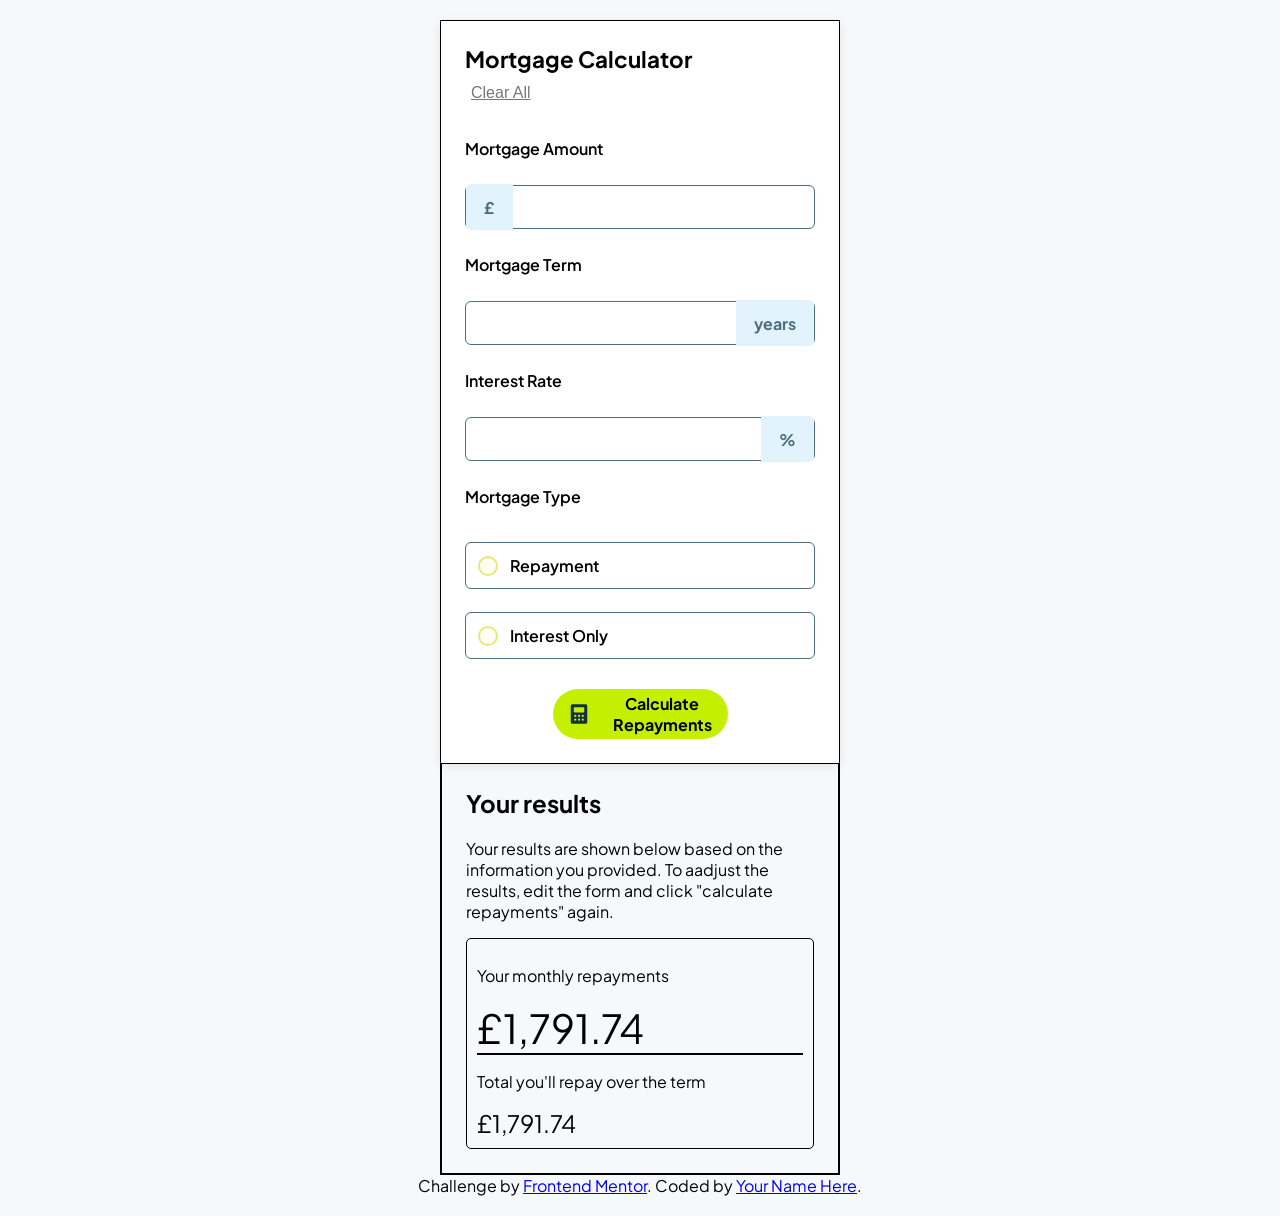
==== index.html @ 225307e3 "Rename mortgage.html to index.html" ====
<!DOCTYPE html>
<html lang="en">

<head>
  <meta charset="UTF-8" />
  <meta name="viewport" content="width=device-width, initial-scale=1.0" />
  <link rel="icon" type="image/png" sizes="32x32" href="./assets/images/favicon-32x32.png" />
  <link rel="stylesheet" href="mortgage.css" />
  <link rel="preconnect" href="https://fonts.googleapis.com">
  <link rel="preconnect" href="https://fonts.gstatic.com" crossorigin>
  <link href="https://fonts.googleapis.com/css2?family=Plus+Jakarta+Sans:wght@400;600;700&display=swap"
    rel="stylesheet">
  <title>Mortgage Repayment Calculator</title>
</head>

<body>
  <main>
<div class="whole">
  <!-- FIRST SECTION -->
    <section class="calculator">
      <header class="header">
        <h2>Mortgage Calculator</h2>
        <button id="reset" type="reset">Clear All</button>
      </header>

      <form id="mortgage-form">
        <!-- Mortgage Amount -->
        <label for="amount">Mortgage Amount</label>
        <div class="input-group">
          <span class="symbol">£</span>
          <input id="amount" required />
        </div>

        <!-- Mortgage Term -->
        <label for="years">Mortgage Term</label>
        <div class="input-group">
          <input id="years" required />
          <span class="symbol right">years</span>
        </div>

        <!-- Interest Rate -->
        <label for="rate">Interest Rate</label>
        <div class="input-group">
          <input step="0.01" id="rate" required />
          <span class="symbol right">%</span>
        </div>

        <!-- Mortgage Type -->
        <!-- Mortgage Type -->
        <label>Mortgage Type</label>
        <div class="radio-group">
          <label class="radio-option">
            <input type="radio" name="type" value="repayment" required />
            <span class="custom-radio"></span>
            Repayment
          </label>

          <label class="radio-option">
            <input type="radio" name="type" value="interest-only" />
            <span class="custom-radio"></span>
            Interest Only
          </label>
        </div>


        <button type="submit" class="submit-btn">
          <img src="./assets/images/icon-calculator.svg">
          <p>Calculate Repayments</p>
        </button>
      </form>
    </section>


    <!-- SECOND SECTION -->
    <section class="results" id="results">

      <h2>Your results</h2>
      <p>Your results are shown below based on the information you provided. To aadjust the results, edit the form and click "calculate repayments" again.</p>
      <div class="output" id="output">
        <div class="monthly-repayments">
          <p>Your monthly repayments</p>
          <span id="monthly repayments">£1,791.74</span>
        </div>
        <div class="line">

        </div>
         <div class="total-repayments">
          <p>Total you'll repay over the term</p>
          <span id="total repayments">£1,791.74</span>
        </div>
      </div>
    </section>
</div>
  
  </main>


  <div class="attribution">
    Challenge by <a href="https://www.frontendmentor.io?ref=challenge">Frontend Mentor</a>.
    Coded by <a href="#">Your Name Here</a>.
  </div>

  <script src="mortgage.js"></script>
</body>

</html>
---- mortgage.css ----
html {
    box-sizing: border-box;
    font-family: "Plus Jakarta Sans", sans-serif;
}

*,
*::before,
*::after {
    box-sizing: inherit;
}

body {
    margin: 0;
    background-color: #f7f8fa;
    padding: 20px;
    display: flex;
    flex-direction: column;
    justify-content: center;
    align-items: center;
}

.whole {
    display: flex;
    width: 100%;
    max-width: 400px;
    flex-direction: column;
    justify-content: center;
    align-items: center;
    gap: 0;
    border: 1px solid black;
}

.calculator {
    width: 100%;
    margin: 0 auto;
    background: #fff;
    padding: 24px;
    box-shadow: 0 2px 10px rgba(0, 0, 0, 0.1);
}

.results {
    width: 100%;
    border: 1px solid black;
    padding: 24px;
}

.results h2 {
    margin-top: 0px;
}

.header {
    display: flex;
    flex-direction: column;
    align-items: start;
    margin-bottom: 20px;
    gap: 10px;
}

.header h2 {
    font-size: 1.4rem;
    margin: 0;
}

#reset {
    background: none;
    border: none;
    color: #777;
    cursor: pointer;
    font-size: 1rem;
    text-decoration: underline;
}

label {
    display: block;
    font-weight: 600;
    margin-top: 15px;
}

.input-group input {
    margin-top: 10px;
}

.input-group {
    position: relative;
    display: flex;
    align-items: center;
    margin-top: 6px;
}

.input-group input {
    width: 100%;
    padding: 12px 45px;
    border: 1px solid hsl(200, 24%, 40%);
    border-radius: 6px;
    font-size: 16px;
    outline: none;
}

.input-group input:focus {
    border-color: #5a8dee;
}

.symbol {
    position: absolute;
    color: hsl(200, 24%, 40%);
    font-weight: 700;
    background-color: hsl(202, 86%, 94%);
    padding: 12.5px 18px;
    margin-top: 10px;
    left: 1px;
    border-radius: 5px 0px 0px 5px;
}

.symbol.right {
    right: 1px;
    left: auto;
    margin-top: 10px;
    border-radius: 0px 5px 5px 0px;
    color: hsl(200, 24%, 40%);
}

/* ===== Custom Radio Buttons ===== */
.radio-group {
    display: flex;
    flex-direction: column;
    gap: 8px;
    margin-top: 10px;
}

/* Each label acts as a clickable box */
.radio-option {
    display: flex;
    align-items: center;
    gap: 12px;
    padding: 12px;
    border: 1px solid hsl(200, 24%, 40%);
    border-radius: 6px;
    cursor: pointer;
    transition: all 0.2s ease;
    background-color: white;
}

/* Hover effect */
.radio-option:hover {
    border-color: hsl(61, 70%, 52%);
    background-color: hsl(61, 70%, 96%);
}

/* Hide default radio */
.radio-option input[type="radio"] {
    display: none;
}

/* Create custom circular radio (outer ring) */
.custom-radio {
    width: 20px;
    height: 20px;
    border: 2px solid hsl(61, 70%, 70%);
    /* light yellow border ring */
    border-radius: 50%;
    background-color: hsl(60, 80%, 97%);
    /* faint cream background */
    position: relative;
    flex-shrink: 0;
    transition: all 0.2s ease;
}

/* Inner circle when selected */
.radio-option input[type="radio"]:checked+.custom-radio::after {
    content: "";
    width: 10px;
    height: 10px;
    background-color: hsl(61, 70%, 52%);
    /* lime green inner dot */
    border-radius: 50%;
    position: absolute;
    top: 50%;
    left: 50%;
    transform: translate(-50%, -50%);
}

/* Change border + background when selected */
.radio-option input[type="radio"]:checked+.custom-radio {
    border-color: hsl(61, 70%, 52%);
    background-color: hsl(61, 70%, 95%);
}

/* Also highlight the label box when selected */
.radio-option input[type="radio"]:checked~span,
.radio-option input[type="radio"]:checked~*:not(.custom-radio) {
    color: hsl(200, 24%, 20%);
}

.radio-option:has(input[type="radio"]:checked) {
    background-color: hsl(61, 70%, 95%);
    border-color: hsl(61, 70%, 52%);
}


.submit-btn {
    width: 100%;
    height: 50px;
    padding: 14px;
    background-color: #c4f000;
    border: none;
    border-radius: 40px;
    font-weight: 700;
    cursor: pointer;
    margin-top: 20px;
    transition: background-color 0.3s;
    display: flex;
    justify-content: center;
    align-items: center;
    gap: 20px;
    font-family: "Plus Jakarta Sans", sans-serif;
    font-size: 16px;
}

.submit-btn:hover {
    background-color: #b0e000;
}

.output {
    border: 1px solid black;
    padding: 10px;
    border-radius: 5px;
}
.line {
    border: 1px solid black;
    width: 100%;
}
.monthly-repayments span{
    font-size: 2.5rem;
}
.total-repayments span{
    font-size: 1.5rem;
}

/* === Desktop View === */
@media (min-width: 768px) {
    .calculator {
        max-width: 600px;
    }

    form {
        display: grid;
        grid-template-columns: 1fr 1fr;
        gap: 10px;
    }

    form label,
    form .input-group,
    .radio-group,
    .submit-btn {
        grid-column: span 2;
    }

    .submit-btn {
        grid-column: span 2;
        justify-self: center;
        width: 50%;
    }

    #results {
        grid-column: span 2;
    }
}
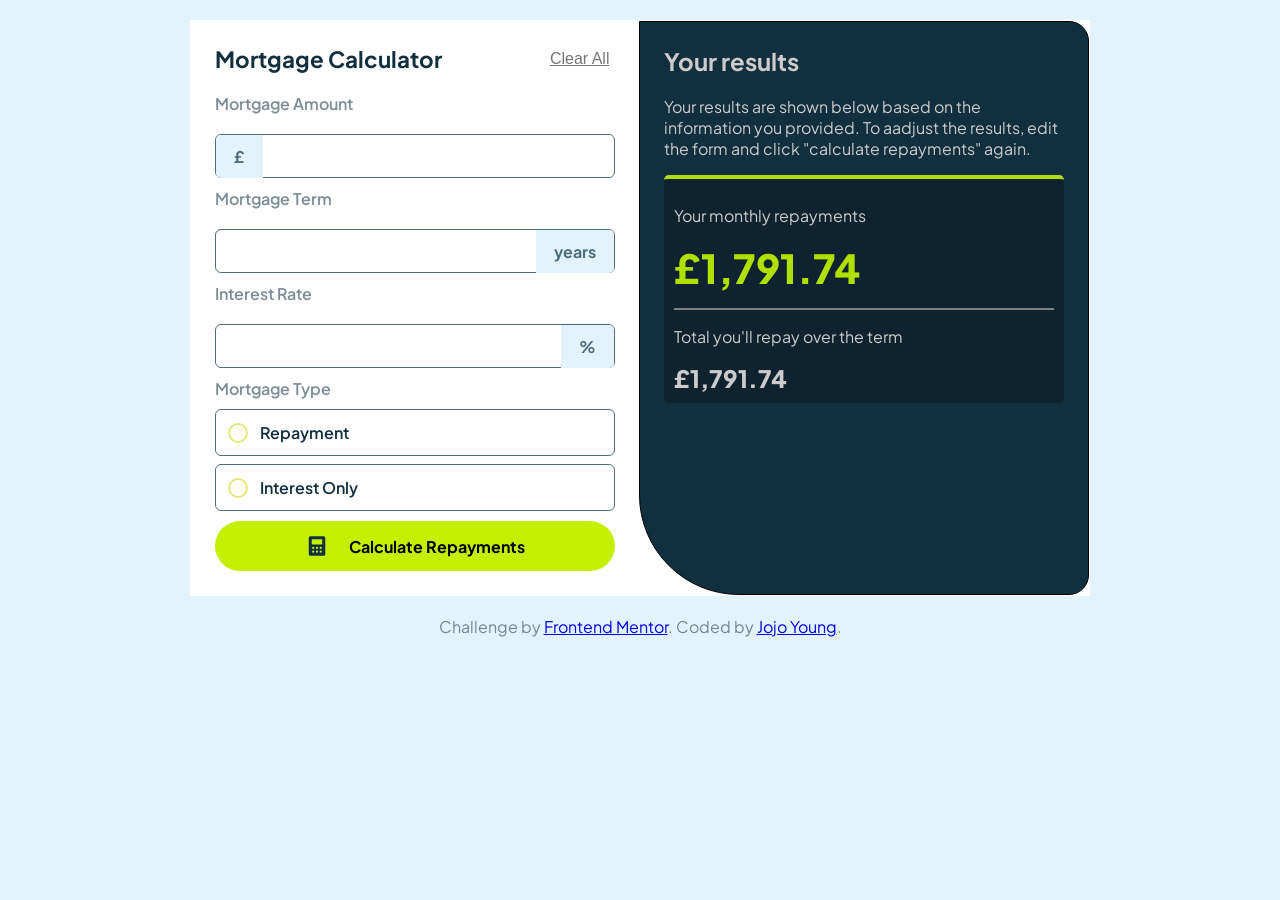
==== commit 8e890885: "Updated mobile and desktop ves of project" ====
--- a/index.html
+++ b/index.html
@@ -97,7 +97,7 @@
 
   <div class="attribution">
     Challenge by <a href="https://www.frontendmentor.io?ref=challenge">Frontend Mentor</a>.
-    Coded by <a href="#">Your Name Here</a>.
+    Coded by <a href="https://x.com/_youngjojo_">Jojo Young</a>.
   </div>
 
   <script src="mortgage.js"></script>
--- a/mortgage.css
+++ b/mortgage.css
@@ -11,7 +11,8 @@
 
 body {
     margin: 0;
-    background-color: #f7f8fa;
+    color: hsl(202, 55%, 16%, 55%);
+    background-color: hsl(202, 86%, 94%);
     padding: 20px;
     display: flex;
     flex-direction: column;
@@ -19,15 +20,25 @@
     align-items: center;
 }
 
+.attribution {
+    text-align: center;
+    margin-top: 20px;
+}
+
 .whole {
     display: flex;
+    flex-direction: column;
     width: 100%;
     max-width: 400px;
-    flex-direction: column;
-    justify-content: center;
-    align-items: center;
-    gap: 0;
-    border: 1px solid black;
+    margin: 0 auto;
+    border: 1px solid transparent;
+    background-color: fff;
+    /* optional: hide border for clean mobile view */
+}
+
+.calculator,
+.results {
+    width: 100%;
 }
 
 .calculator {
@@ -35,13 +46,14 @@
     margin: 0 auto;
     background: #fff;
     padding: 24px;
-    box-shadow: 0 2px 10px rgba(0, 0, 0, 0.1);
 }
 
 .results {
     width: 100%;
     border: 1px solid black;
     padding: 24px;
+    color: hsl(0, 0%, 80%);
+    background-color: hsl(202, 55%, 16%);
 }
 
 .results h2 {
@@ -59,6 +71,7 @@
 .header h2 {
     font-size: 1.4rem;
     margin: 0;
+    color: hsl(202, 55%, 16%);
 }
 
 #reset {
@@ -89,7 +102,7 @@
 
 .input-group input {
     width: 100%;
-    padding: 12px 45px;
+    padding: 12px 60px;
     border: 1px solid hsl(200, 24%, 40%);
     border-radius: 6px;
     font-size: 16px;
@@ -105,10 +118,15 @@
     color: hsl(200, 24%, 40%);
     font-weight: 700;
     background-color: hsl(202, 86%, 94%);
-    padding: 12.5px 18px;
+    padding: 11px 18px;
     margin-top: 10px;
     left: 1px;
     border-radius: 5px 0px 0px 5px;
+}
+
+#rate,
+#years {
+    padding-left: 15px;
 }
 
 .symbol.right {
@@ -138,6 +156,7 @@
     cursor: pointer;
     transition: all 0.2s ease;
     background-color: white;
+    color: hsl(202, 55%, 16%);
 }
 
 /* Hover effect */
@@ -217,29 +236,45 @@
 }
 
 .submit-btn:hover {
-    background-color: #b0e000;
+    background-color: hsl(73, 100%, 44%);
 }
 
 .output {
-    border: 1px solid black;
     padding: 10px;
     border-radius: 5px;
-}
+    background-color: hsl(202, 55%, 12%);
+    border-top: 4px solid hsl(73, 100%, 44%);
+}
+
 .line {
-    border: 1px solid black;
-    width: 100%;
-}
-.monthly-repayments span{
+    border: 0.5px solid hsl(0, 0%, 50%);
+    width: 100%;
+    margin-top: 15px;
+}
+
+.monthly-repayments span {
     font-size: 2.5rem;
-}
-.total-repayments span{
+    color: hsl(73, 100%, 44%);
+    font-weight: 900;
+}
+
+.total-repayments span {
     font-size: 1.5rem;
+    font-weight: 900;
 }
 
 /* === Desktop View === */
 @media (min-width: 768px) {
+
+    .whole {
+        flex-direction: row;
+        max-width: 900px;
+        background-color: #fff;
+        /* slightly wider for side-by-side layout */
+    }
+
     .calculator {
-        max-width: 600px;
+        border-radius: 10px 0 0 10px;
     }
 
     form {
@@ -253,15 +288,22 @@
     .radio-group,
     .submit-btn {
         grid-column: span 2;
+        margin: 0px;
     }
 
     .submit-btn {
-        grid-column: span 2;
         justify-self: center;
-        width: 50%;
-    }
-
-    #results {
-        grid-column: span 2;
+        width: 100%;
+    }
+
+    .results {
+        border-radius: 0 20px 20px 100px;
+    }
+
+    .calculator .header {
+        display: flex;
+        flex-direction: row;
+        align-items: center;
+        justify-content: space-between;
     }
 }
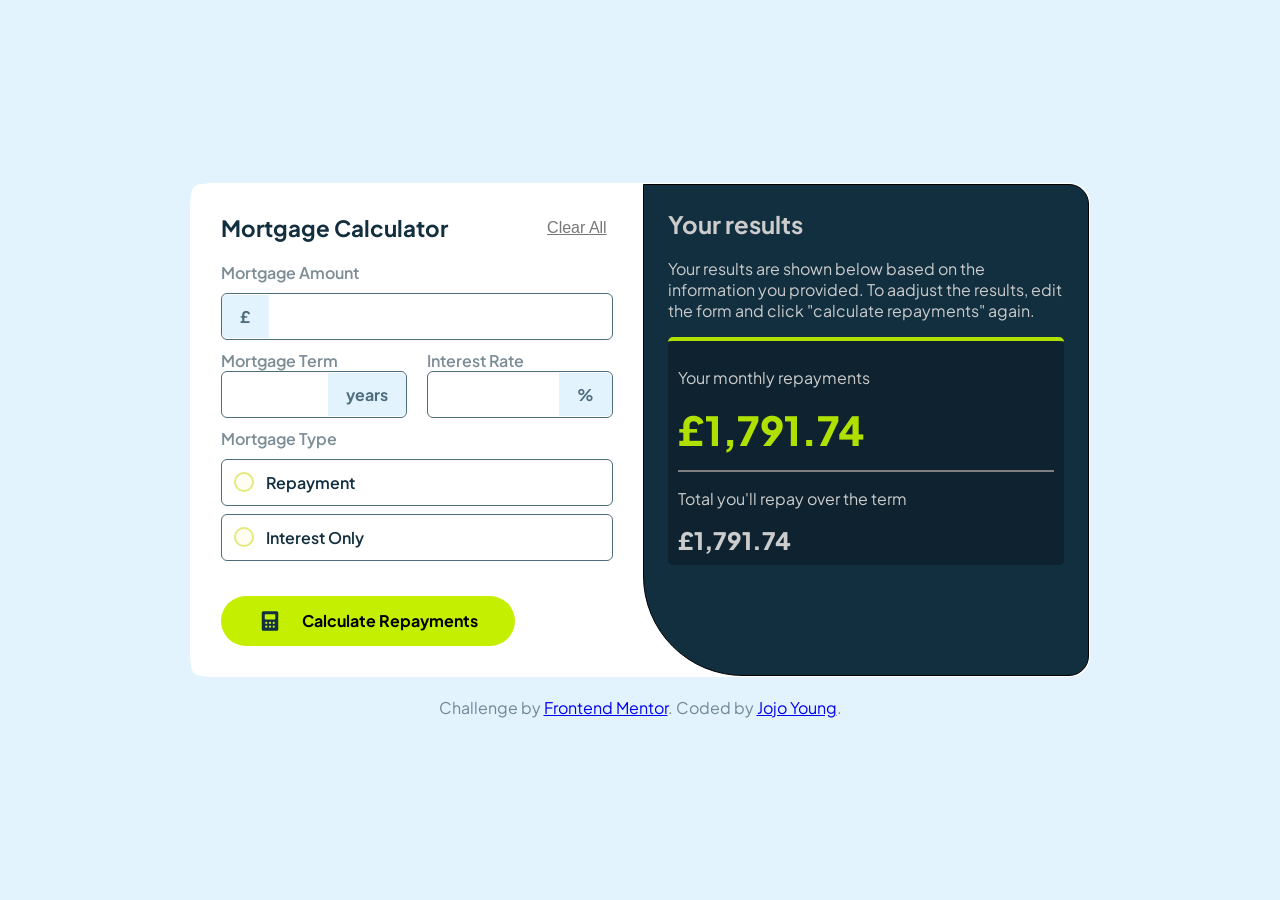
==== commit 3ee0c9cd: "Final design for mortgage calculator" ====
--- a/index.html
+++ b/index.html
@@ -15,83 +15,90 @@
 
 <body>
   <main>
-<div class="whole">
-  <!-- FIRST SECTION -->
-    <section class="calculator">
-      <header class="header">
-        <h2>Mortgage Calculator</h2>
-        <button id="reset" type="reset">Clear All</button>
-      </header>
+    <div class="whole">
+      <!-- FIRST SECTION -->
+      <section class="calculator">
+        <header class="header">
+          <h2>Mortgage Calculator</h2>
+          <button id="reset" type="reset">Clear All</button>
+        </header>
 
-      <form id="mortgage-form">
-        <!-- Mortgage Amount -->
-        <label for="amount">Mortgage Amount</label>
-        <div class="input-group">
-          <span class="symbol">£</span>
-          <input id="amount" required />
-        </div>
+        <form id="mortgage-form">
+          <!-- Mortgage Amount -->
+          <label for="amount">Mortgage Amount</label>
+          <div class="input-group">
+            <span class="symbol">£</span>
+            <input id="amount" required />
+          </div>
 
-        <!-- Mortgage Term -->
-        <label for="years">Mortgage Term</label>
-        <div class="input-group">
-          <input id="years" required />
-          <span class="symbol right">years</span>
-        </div>
+          <!-- Mortgage Term -->
+          <div class="term-and-rate">
+            <div class="seperated">
+              <label for="years">Mortgage Term</label>
+              <div class="input-group">
+                <input id="years" required />
+                <span class="symbol right">years</span>
+              </div>
+            </div>
 
-        <!-- Interest Rate -->
-        <label for="rate">Interest Rate</label>
-        <div class="input-group">
-          <input step="0.01" id="rate" required />
-          <span class="symbol right">%</span>
-        </div>
-
-        <!-- Mortgage Type -->
-        <!-- Mortgage Type -->
-        <label>Mortgage Type</label>
-        <div class="radio-group">
-          <label class="radio-option">
-            <input type="radio" name="type" value="repayment" required />
-            <span class="custom-radio"></span>
-            Repayment
-          </label>
-
-          <label class="radio-option">
-            <input type="radio" name="type" value="interest-only" />
-            <span class="custom-radio"></span>
-            Interest Only
-          </label>
-        </div>
+            <!-- Interest Rate -->
+            <div class="seperated">
+              <label for="rate">Interest Rate</label>
+              <div class="input-group">
+                <input step="0.01" id="rate" required />
+                <span class="symbol right">%</span>
+              </div>
+            </div>
+          </div>
 
 
-        <button type="submit" class="submit-btn">
-          <img src="./assets/images/icon-calculator.svg">
-          <p>Calculate Repayments</p>
-        </button>
-      </form>
-    </section>
+          <!-- Mortgage Type -->
+          <label>Mortgage Type</label>
+          <div class="radio-group">
+            <label class="radio-option">
+              <input type="radio" name="type" value="repayment" required />
+              <span class="custom-radio"></span>
+              Repayment
+            </label>
+
+            <label class="radio-option">
+              <input type="radio" name="type" value="interest-only" />
+              <span class="custom-radio"></span>
+              Interest Only
+            </label>
+          </div>
 
 
-    <!-- SECOND SECTION -->
-    <section class="results" id="results">
+          <button type="submit" class="submit-btn">
+            <img src="./assets/images/icon-calculator.svg">
+            <p>Calculate Repayments</p>
+          </button>
+        </form>
+      </section>
 
-      <h2>Your results</h2>
-      <p>Your results are shown below based on the information you provided. To aadjust the results, edit the form and click "calculate repayments" again.</p>
-      <div class="output" id="output">
-        <div class="monthly-repayments">
-          <p>Your monthly repayments</p>
-          <span id="monthly repayments">£1,791.74</span>
+
+      <!-- SECOND SECTION -->
+      <section class="results" id="results">
+
+        <h2>Your results</h2>
+        <p>Your results are shown below based on the information you provided. To aadjust the results, edit the form and
+          click "calculate repayments" again.</p>
+        <div class="output" id="output">
+          <div class="monthly-repayments">
+            <p>Your monthly repayments</p>
+            <span id="monthly repayments">£1,791.74</span>
+          </div>
+          <div class="line">
+
+          </div>
+          <div class="total-repayments">
+            <p>Total you'll repay over the term</p>
+            <span id="total repayments">£1,791.74</span>
+          </div>
         </div>
-        <div class="line">
+      </section>
+    </div>
 
-        </div>
-         <div class="total-repayments">
-          <p>Total you'll repay over the term</p>
-          <span id="total repayments">£1,791.74</span>
-        </div>
-      </div>
-    </section>
-</div>
-  
   </main>
 
 
--- a/mortgage.css
+++ b/mortgage.css
@@ -1,309 +1,308 @@
+/* ===== Base Styles ===== */
 html {
-    box-sizing: border-box;
-    font-family: "Plus Jakarta Sans", sans-serif;
-}
-
-*,
-*::before,
-*::after {
-    box-sizing: inherit;
+  box-sizing: border-box;
+  font-family: "Plus Jakarta Sans", sans-serif;
+}
+
+*, *::before, *::after {
+  box-sizing: inherit;
 }
 
 body {
-    margin: 0;
-    color: hsl(202, 55%, 16%, 55%);
-    background-color: hsl(202, 86%, 94%);
-    padding: 20px;
-    display: flex;
-    flex-direction: column;
-    justify-content: center;
-    align-items: center;
+  margin: 0;
+  padding: 20px;
+  display: flex;
+  flex-direction: column;
+  justify-content: center;
+  align-items: center;
+  color: hsl(202, 55%, 16%, 55%);
+  background-color: hsl(202, 86%, 94%);
 }
 
 .attribution {
-    text-align: center;
-    margin-top: 20px;
-}
-
+  text-align: center;
+  margin-top: 20px;
+}
+
+/* ===== Layout ===== */
 .whole {
-    display: flex;
-    flex-direction: column;
-    width: 100%;
-    max-width: 400px;
-    margin: 0 auto;
-    border: 1px solid transparent;
-    background-color: fff;
-    /* optional: hide border for clean mobile view */
+  display: flex;
+  flex-direction: column;
+  width: 100%;
+  max-width: 400px;
+  margin: 0 auto;
+  background-color: #fff;
+  border: 1px solid transparent;
 }
 
 .calculator,
 .results {
-    width: 100%;
-}
-
+  width: 100%;
+}
+
+/* ===== Calculator Section ===== */
 .calculator {
-    width: 100%;
-    margin: 0 auto;
-    background: #fff;
-    padding: 24px;
-}
-
-.results {
-    width: 100%;
-    border: 1px solid black;
-    padding: 24px;
-    color: hsl(0, 0%, 80%);
-    background-color: hsl(202, 55%, 16%);
-}
-
-.results h2 {
-    margin-top: 0px;
+  background: #fff;
+  padding: 24px;
 }
 
 .header {
-    display: flex;
-    flex-direction: column;
-    align-items: start;
-    margin-bottom: 20px;
-    gap: 10px;
+  display: flex;
+  flex-direction: column;
+  align-items: flex-start;
+  gap: 10px;
+  margin-bottom: 20px;
 }
 
 .header h2 {
-    font-size: 1.4rem;
-    margin: 0;
-    color: hsl(202, 55%, 16%);
+  margin: 0;
+  font-size: 1.4rem;
+  color: hsl(202, 55%, 16%);
 }
 
 #reset {
-    background: none;
-    border: none;
-    color: #777;
-    cursor: pointer;
-    font-size: 1rem;
-    text-decoration: underline;
-}
-
+  background: none;
+  border: none;
+  color: #777;
+  cursor: pointer;
+  font-size: 1rem;
+  text-decoration: underline;
+}
+
+/* ===== Inputs ===== */
 label {
-    display: block;
-    font-weight: 600;
-    margin-top: 15px;
+  display: block;
+  font-weight: 600;
+  margin-top: 15px;
+}
+
+.input-group {
+  position: relative;
+  display: flex;
+  align-items: center;
+  margin-top: 6px;
 }
 
 .input-group input {
-    margin-top: 10px;
-}
-
-.input-group {
-    position: relative;
-    display: flex;
-    align-items: center;
-    margin-top: 6px;
-}
-
-.input-group input {
-    width: 100%;
-    padding: 12px 60px;
-    border: 1px solid hsl(200, 24%, 40%);
-    border-radius: 6px;
-    font-size: 16px;
-    outline: none;
+  width: 100%;
+  padding: 12px 60px;
+  border: 1px solid hsl(200, 24%, 40%);
+  border-radius: 6px;
+  font-size: 16px;
+  outline: none;
+  font-weight: 900;
+  color: hsl(202, 55%, 16%);
+  font-family: inherit;
 }
 
 .input-group input:focus {
-    border-color: #5a8dee;
+  border-color: #5a8dee;
 }
 
 .symbol {
-    position: absolute;
-    color: hsl(200, 24%, 40%);
-    font-weight: 700;
-    background-color: hsl(202, 86%, 94%);
-    padding: 11px 18px;
-    margin-top: 10px;
-    left: 1px;
-    border-radius: 5px 0px 0px 5px;
+  position: absolute;
+  left: 1px;
+  padding: 11px 18px;
+  color: hsl(200, 24%, 40%);
+  font-weight: 700;
+  background-color: hsl(202, 86%, 94%);
+  border-radius: 5px 0 0 5px;
+}
+
+.symbol.right {
+  left: auto;
+  right: 1px;
+  border-radius: 0 5px 5px 0;
 }
 
 #rate,
 #years {
-    padding-left: 15px;
-}
-
-.symbol.right {
-    right: 1px;
-    left: auto;
-    margin-top: 10px;
-    border-radius: 0px 5px 5px 0px;
-    color: hsl(200, 24%, 40%);
+  padding-left: 15px;
 }
 
 /* ===== Custom Radio Buttons ===== */
 .radio-group {
-    display: flex;
-    flex-direction: column;
-    gap: 8px;
-    margin-top: 10px;
-}
-
-/* Each label acts as a clickable box */
+  display: flex;
+  flex-direction: column;
+  gap: 8px;
+  margin-top: 10px;
+}
+
 .radio-option {
-    display: flex;
+  display: flex;
+  align-items: center;
+  gap: 12px;
+  padding: 12px;
+  border: 1px solid hsl(200, 24%, 40%);
+  border-radius: 6px;
+  background-color: #fff;
+  color: hsl(202, 55%, 16%);
+  cursor: pointer;
+  transition: all 0.2s ease;
+}
+
+.radio-option:hover {
+  border-color: hsl(61, 70%, 52%);
+  background-color: hsl(61, 70%, 96%);
+}
+
+.radio-option input[type="radio"] {
+  display: none;
+}
+
+.custom-radio {
+  width: 20px;
+  height: 20px;
+  border: 2px solid hsl(61, 70%, 70%);
+  border-radius: 50%;
+  background-color: hsl(60, 80%, 97%);
+  position: relative;
+  flex-shrink: 0;
+  transition: all 0.2s ease;
+}
+
+.radio-option input[type="radio"]:checked + .custom-radio::after {
+  content: "";
+  width: 10px;
+  height: 10px;
+  background-color: hsl(61, 70%, 52%);
+  border-radius: 50%;
+  position: absolute;
+  top: 50%;
+  left: 50%;
+  transform: translate(-50%, -50%);
+}
+
+.radio-option input[type="radio"]:checked + .custom-radio,
+.radio-option:has(input[type="radio"]:checked) {
+  border-color: hsl(61, 70%, 52%);
+  background-color: hsl(61, 70%, 95%);
+}
+
+/* ===== Submit Button ===== */
+.submit-btn {
+  width: 100%;
+  height: 50px;
+  padding: 14px;
+  margin-top: 20px;
+  border: none;
+  border-radius: 40px;
+  font-size: 16px;
+  font-weight: 700;
+  font-family: inherit;
+  background-color: #c4f000;
+  cursor: pointer;
+  transition: background-color 0.3s;
+  display: flex;
+  justify-content: center;
+  align-items: center;
+  gap: 20px;
+}
+
+.submit-btn:hover {
+  background-color: hsl(73, 100%, 44%);
+}
+
+/* ===== Results Section ===== */
+.results {
+  border: 1px solid black;
+  padding: 24px;
+  background-color: hsl(202, 55%, 16%);
+  color: hsl(0, 0%, 80%);
+}
+
+.results h2 {
+  margin-top: 0;
+}
+
+.output {
+  padding: 10px;
+  border-radius: 5px;
+  background-color: hsl(202, 55%, 12%);
+  border-top: 4px solid hsl(73, 100%, 44%);
+}
+
+.line {
+  border: 0.5px solid hsl(0, 0%, 50%);
+  width: 100%;
+  margin-top: 15px;
+}
+
+.monthly-repayments span {
+  font-size: 2.5rem;
+  color: hsl(73, 100%, 44%);
+  font-weight: 900;
+}
+
+.total-repayments span {
+  font-size: 1.5rem;
+  font-weight: 900;
+}
+
+/* ===== Desktop View ===== */
+@media (min-width: 768px) {
+
+  body {
+    height: 100vh;
+  }
+
+  .whole {
+    flex-direction: row;
+    max-width: 900px;
+    border-radius: 20px;
+  }
+
+  .calculator {
+    border-radius: 10px 0 0 10px;
+    padding: 30px;
+  }
+
+  .calculator .header {
+    flex-direction: row;
     align-items: center;
-    gap: 12px;
-    padding: 12px;
-    border: 1px solid hsl(200, 24%, 40%);
-    border-radius: 6px;
-    cursor: pointer;
-    transition: all 0.2s ease;
-    background-color: white;
-    color: hsl(202, 55%, 16%);
-}
-
-/* Hover effect */
-.radio-option:hover {
-    border-color: hsl(61, 70%, 52%);
-    background-color: hsl(61, 70%, 96%);
-}
-
-/* Hide default radio */
-.radio-option input[type="radio"] {
-    display: none;
-}
-
-/* Create custom circular radio (outer ring) */
-.custom-radio {
-    width: 20px;
-    height: 20px;
-    border: 2px solid hsl(61, 70%, 70%);
-    /* light yellow border ring */
-    border-radius: 50%;
-    background-color: hsl(60, 80%, 97%);
-    /* faint cream background */
-    position: relative;
-    flex-shrink: 0;
-    transition: all 0.2s ease;
-}
-
-/* Inner circle when selected */
-.radio-option input[type="radio"]:checked+.custom-radio::after {
-    content: "";
-    width: 10px;
-    height: 10px;
-    background-color: hsl(61, 70%, 52%);
-    /* lime green inner dot */
-    border-radius: 50%;
-    position: absolute;
-    top: 50%;
-    left: 50%;
-    transform: translate(-50%, -50%);
-}
-
-/* Change border + background when selected */
-.radio-option input[type="radio"]:checked+.custom-radio {
-    border-color: hsl(61, 70%, 52%);
-    background-color: hsl(61, 70%, 95%);
-}
-
-/* Also highlight the label box when selected */
-.radio-option input[type="radio"]:checked~span,
-.radio-option input[type="radio"]:checked~*:not(.custom-radio) {
-    color: hsl(200, 24%, 20%);
-}
-
-.radio-option:has(input[type="radio"]:checked) {
-    background-color: hsl(61, 70%, 95%);
-    border-color: hsl(61, 70%, 52%);
-}
-
-
-.submit-btn {
+    justify-content: space-between;
+  }
+
+  form {
+    display: grid;
+    grid-template-columns: 1fr 1fr;
+    gap: 10px;
+  }
+
+  form label,
+  form .input-group,
+  .radio-group,
+  .submit-btn,
+  form .term-and-rate {
+    grid-column: 1 / -1;
+    margin: 0;
+  }
+
+  .term-and-rate {
+    display: grid;
+    grid-template-columns: repeat(2, 1fr);
+    gap: 20px;
     width: 100%;
-    height: 50px;
-    padding: 14px;
-    background-color: #c4f000;
-    border: none;
-    border-radius: 40px;
-    font-weight: 700;
-    cursor: pointer;
-    margin-top: 20px;
-    transition: background-color 0.3s;
-    display: flex;
-    justify-content: center;
-    align-items: center;
-    gap: 20px;
-    font-family: "Plus Jakarta Sans", sans-serif;
-    font-size: 16px;
-}
-
-.submit-btn:hover {
-    background-color: hsl(73, 100%, 44%);
-}
-
-.output {
-    padding: 10px;
-    border-radius: 5px;
-    background-color: hsl(202, 55%, 12%);
-    border-top: 4px solid hsl(73, 100%, 44%);
-}
-
-.line {
-    border: 0.5px solid hsl(0, 0%, 50%);
+  }
+
+  .seperated {
     width: 100%;
-    margin-top: 15px;
-}
-
-.monthly-repayments span {
-    font-size: 2.5rem;
-    color: hsl(73, 100%, 44%);
-    font-weight: 900;
-}
-
-.total-repayments span {
-    font-size: 1.5rem;
-    font-weight: 900;
-}
-
-/* === Desktop View === */
-@media (min-width: 768px) {
-
-    .whole {
-        flex-direction: row;
-        max-width: 900px;
-        background-color: #fff;
-        /* slightly wider for side-by-side layout */
-    }
-
-    .calculator {
-        border-radius: 10px 0 0 10px;
-    }
-
-    form {
-        display: grid;
-        grid-template-columns: 1fr 1fr;
-        gap: 10px;
-    }
-
-    form label,
-    form .input-group,
-    .radio-group,
-    .submit-btn {
-        grid-column: span 2;
-        margin: 0px;
-    }
-
-    .submit-btn {
-        justify-self: center;
-        width: 100%;
-    }
-
-    .results {
-        border-radius: 0 20px 20px 100px;
-    }
-
-    .calculator .header {
-        display: flex;
-        flex-direction: row;
-        align-items: center;
-        justify-content: space-between;
-    }
-}+    min-width: 0;
+  }
+
+  .seperated .input-group,
+  .seperated .input-group input {
+    width: 100%;
+    box-sizing: border-box;
+  }
+
+  .submit-btn {
+    margin-top: 25px;
+    justify-self: start;
+    width: 75%;
+  }
+
+  .results {
+    border-radius: 0 20px 20px 100px;
+  }
+}
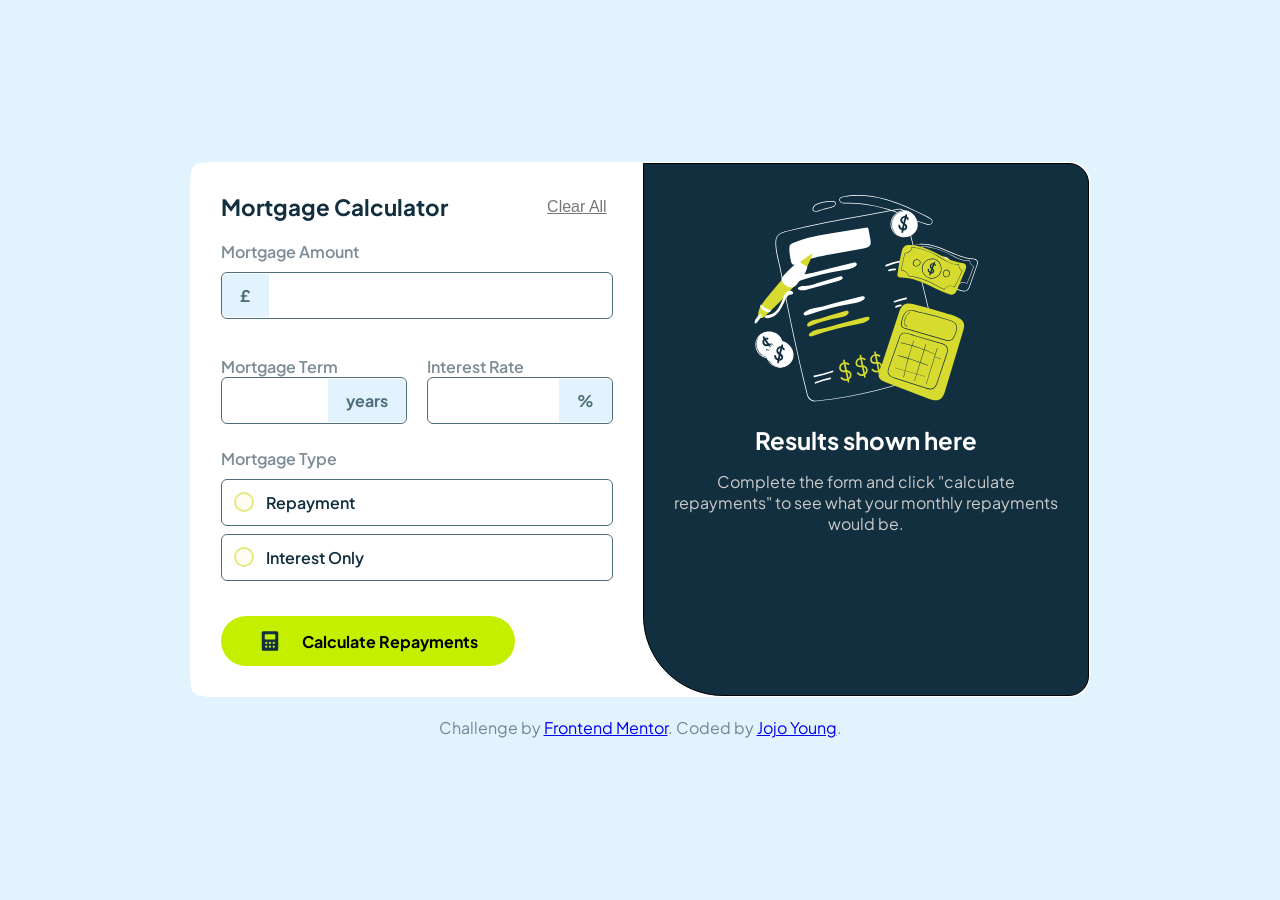
==== commit cac6ed6a: "Finalised Design" ====
--- a/index.html
+++ b/index.html
@@ -30,6 +30,7 @@
             <span class="symbol">£</span>
             <input id="amount" required />
           </div>
+          <p id="error-message" class="error-message"></p>
 
           <!-- Mortgage Term -->
           <div class="term-and-rate">
@@ -39,6 +40,7 @@
                 <input id="years" required />
                 <span class="symbol right">years</span>
               </div>
+              <p id="error-message" class="error-message"></p>
             </div>
 
             <!-- Interest Rate -->
@@ -48,6 +50,7 @@
                 <input step="0.01" id="rate" required />
                 <span class="symbol right">%</span>
               </div>
+              <p id="error-message" class="error-message"></p>
             </div>
           </div>
 
@@ -66,6 +69,7 @@
               <span class="custom-radio"></span>
               Interest Only
             </label>
+            <p id="error-message" class="error-message"></p>
           </div>
 
 
@@ -80,7 +84,8 @@
       <!-- SECOND SECTION -->
       <section class="results" id="results">
 
-        <h2>Your results</h2>
+        <div class="display-after">
+           <h2>Your results</h2>
         <p>Your results are shown below based on the information you provided. To aadjust the results, edit the form and
           click "calculate repayments" again.</p>
         <div class="output" id="output">
@@ -96,6 +101,14 @@
             <span id="total repayments">£1,791.74</span>
           </div>
         </div>
+        </div>
+
+        <div class="display-before">
+          <img src="./assets/images/illustration-empty.svg">
+          <h2>Results shown here</h2>
+          <p>Complete the form and click "calculate repayments" to see what your monthly repayments would be.</p>
+        </div>
+
       </section>
     </div>
 
--- a/mortgage.css
+++ b/mortgage.css
@@ -1,308 +1,364 @@
 /* ===== Base Styles ===== */
 html {
-  box-sizing: border-box;
-  font-family: "Plus Jakarta Sans", sans-serif;
-}
-
-*, *::before, *::after {
-  box-sizing: inherit;
+    box-sizing: border-box;
+    font-family: "Plus Jakarta Sans", sans-serif;
+}
+
+*,
+*::before,
+*::after {
+    box-sizing: inherit;
 }
 
 body {
-  margin: 0;
-  padding: 20px;
-  display: flex;
-  flex-direction: column;
-  justify-content: center;
-  align-items: center;
-  color: hsl(202, 55%, 16%, 55%);
-  background-color: hsl(202, 86%, 94%);
+    margin: 0;
+    padding: 20px;
+    display: flex;
+    flex-direction: column;
+    justify-content: center;
+    align-items: center;
+    color: hsl(202, 55%, 16%, 55%);
+    background-color: hsl(202, 86%, 94%);
 }
 
 .attribution {
-  text-align: center;
-  margin-top: 20px;
+    text-align: center;
+    margin-top: 20px;
 }
 
 /* ===== Layout ===== */
 .whole {
-  display: flex;
-  flex-direction: column;
-  width: 100%;
-  max-width: 400px;
-  margin: 0 auto;
-  background-color: #fff;
-  border: 1px solid transparent;
+    display: flex;
+    flex-direction: column;
+    width: 100%;
+    max-width: 400px;
+    margin: 0 auto;
+    background-color: #fff;
+    border: 1px solid transparent;
 }
 
 .calculator,
 .results {
-  width: 100%;
+    width: 100%;
 }
 
 /* ===== Calculator Section ===== */
 .calculator {
-  background: #fff;
-  padding: 24px;
+    background: #fff;
+    padding: 24px;
 }
 
 .header {
-  display: flex;
-  flex-direction: column;
-  align-items: flex-start;
-  gap: 10px;
-  margin-bottom: 20px;
+    display: flex;
+    flex-direction: column;
+    align-items: flex-start;
+    gap: 10px;
+    margin-bottom: 20px;
 }
 
 .header h2 {
-  margin: 0;
-  font-size: 1.4rem;
-  color: hsl(202, 55%, 16%);
+    margin: 0;
+    font-size: 1.4rem;
+    color: hsl(202, 55%, 16%);
 }
 
 #reset {
-  background: none;
-  border: none;
-  color: #777;
-  cursor: pointer;
-  font-size: 1rem;
-  text-decoration: underline;
+    background: none;
+    border: none;
+    color: #777;
+    cursor: pointer;
+    font-size: 1rem;
+    text-decoration: underline;
 }
 
 /* ===== Inputs ===== */
 label {
-  display: block;
-  font-weight: 600;
-  margin-top: 15px;
+    display: block;
+    font-weight: 600;
+    margin-top: 15px;
 }
 
 .input-group {
-  position: relative;
-  display: flex;
-  align-items: center;
-  margin-top: 6px;
+    position: relative;
+    display: flex;
+    align-items: center;
+    margin-top: 6px;
 }
 
 .input-group input {
-  width: 100%;
-  padding: 12px 60px;
-  border: 1px solid hsl(200, 24%, 40%);
-  border-radius: 6px;
-  font-size: 16px;
-  outline: none;
-  font-weight: 900;
-  color: hsl(202, 55%, 16%);
-  font-family: inherit;
+    width: 100%;
+    padding: 12px 60px;
+    border: 1px solid hsl(200, 24%, 40%);
+    border-radius: 6px;
+    font-size: 16px;
+    outline: none;
+    font-weight: 900;
+    color: hsl(202, 55%, 16%);
+    font-family: inherit;
 }
 
 .input-group input:focus {
-  border-color: #5a8dee;
+    border-color: #5a8dee;
 }
 
 .symbol {
-  position: absolute;
-  left: 1px;
-  padding: 11px 18px;
-  color: hsl(200, 24%, 40%);
-  font-weight: 700;
-  background-color: hsl(202, 86%, 94%);
-  border-radius: 5px 0 0 5px;
+    position: absolute;
+    left: 1px;
+    padding: 11px 18px;
+    color: hsl(200, 24%, 40%);
+    font-weight: 700;
+    background-color: hsl(202, 86%, 94%);
+    border-radius: 5px 0 0 5px;
 }
 
 .symbol.right {
-  left: auto;
-  right: 1px;
-  border-radius: 0 5px 5px 0;
+    left: auto;
+    right: 1px;
+    border-radius: 0 5px 5px 0;
 }
 
 #rate,
 #years {
-  padding-left: 15px;
+    padding-left: 15px;
 }
 
 /* ===== Custom Radio Buttons ===== */
 .radio-group {
-  display: flex;
-  flex-direction: column;
-  gap: 8px;
-  margin-top: 10px;
+    display: flex;
+    flex-direction: column;
+    gap: 8px;
+    margin-top: 10px;
 }
 
 .radio-option {
-  display: flex;
-  align-items: center;
-  gap: 12px;
-  padding: 12px;
-  border: 1px solid hsl(200, 24%, 40%);
-  border-radius: 6px;
-  background-color: #fff;
-  color: hsl(202, 55%, 16%);
-  cursor: pointer;
-  transition: all 0.2s ease;
+    display: flex;
+    align-items: center;
+    gap: 12px;
+    padding: 12px;
+    border: 1px solid hsl(200, 24%, 40%);
+    border-radius: 6px;
+    background-color: #fff;
+    color: hsl(202, 55%, 16%);
+    cursor: pointer;
+    transition: all 0.2s ease;
 }
 
 .radio-option:hover {
-  border-color: hsl(61, 70%, 52%);
-  background-color: hsl(61, 70%, 96%);
+    border-color: hsl(61, 70%, 52%);
+    background-color: hsl(61, 70%, 96%);
 }
 
 .radio-option input[type="radio"] {
-  display: none;
+    display: none;
 }
 
 .custom-radio {
-  width: 20px;
-  height: 20px;
-  border: 2px solid hsl(61, 70%, 70%);
-  border-radius: 50%;
-  background-color: hsl(60, 80%, 97%);
-  position: relative;
-  flex-shrink: 0;
-  transition: all 0.2s ease;
-}
-
-.radio-option input[type="radio"]:checked + .custom-radio::after {
-  content: "";
-  width: 10px;
-  height: 10px;
-  background-color: hsl(61, 70%, 52%);
-  border-radius: 50%;
-  position: absolute;
-  top: 50%;
-  left: 50%;
-  transform: translate(-50%, -50%);
-}
-
-.radio-option input[type="radio"]:checked + .custom-radio,
+    width: 20px;
+    height: 20px;
+    border: 2px solid hsl(61, 70%, 70%);
+    border-radius: 50%;
+    background-color: hsl(60, 80%, 97%);
+    position: relative;
+    flex-shrink: 0;
+    transition: all 0.2s ease;
+}
+
+.radio-option input[type="radio"]:checked+.custom-radio::after {
+    content: "";
+    width: 10px;
+    height: 10px;
+    background-color: hsl(61, 70%, 52%);
+    border-radius: 50%;
+    position: absolute;
+    top: 50%;
+    left: 50%;
+    transform: translate(-50%, -50%);
+}
+
+.radio-option input[type="radio"]:checked+.custom-radio,
 .radio-option:has(input[type="radio"]:checked) {
-  border-color: hsl(61, 70%, 52%);
-  background-color: hsl(61, 70%, 95%);
+    border-color: hsl(61, 70%, 52%);
+    background-color: hsl(61, 70%, 95%);
 }
 
 /* ===== Submit Button ===== */
 .submit-btn {
-  width: 100%;
-  height: 50px;
-  padding: 14px;
-  margin-top: 20px;
-  border: none;
-  border-radius: 40px;
-  font-size: 16px;
-  font-weight: 700;
-  font-family: inherit;
-  background-color: #c4f000;
-  cursor: pointer;
-  transition: background-color 0.3s;
-  display: flex;
-  justify-content: center;
-  align-items: center;
-  gap: 20px;
+    width: 100%;
+    height: 50px;
+    padding: 14px;
+    margin-top: 20px;
+    border: none;
+    border-radius: 40px;
+    font-size: 16px;
+    font-weight: 700;
+    font-family: inherit;
+    background-color: #c4f000;
+    cursor: pointer;
+    transition: background-color 0.3s;
+    display: flex;
+    justify-content: center;
+    align-items: center;
+    gap: 20px;
 }
 
 .submit-btn:hover {
-  background-color: hsl(73, 100%, 44%);
+    background-color: hsl(73, 100%, 44%);
 }
 
 /* ===== Results Section ===== */
 .results {
-  border: 1px solid black;
-  padding: 24px;
-  background-color: hsl(202, 55%, 16%);
-  color: hsl(0, 0%, 80%);
+    border: 1px solid black;
+    padding: 24px;
+    background-color: hsl(202, 55%, 16%);
+    color: hsl(0, 0%, 80%);
+    display: flex;
+    flex-direction: column;
+    justify-content: center;
+    align-items: center;
+    text-align: center;
 }
 
 .results h2 {
-  margin-top: 0;
+    margin-top: 0;
+    color: hsl(0, 0%, 100%);
 }
 
 .output {
-  padding: 10px;
-  border-radius: 5px;
-  background-color: hsl(202, 55%, 12%);
-  border-top: 4px solid hsl(73, 100%, 44%);
+    margin-top: 30px;
+    padding: 10px;
+    border-radius: 5px;
+    background-color: hsl(202, 55%, 12%);
+    border-top: 4px solid hsl(73, 100%, 44%);
 }
 
 .line {
-  border: 0.5px solid hsl(0, 0%, 50%);
-  width: 100%;
-  margin-top: 15px;
+    border: 0.5px solid hsl(0, 0%, 50%);
+    width: 100%;
+    margin-top: 15px;
 }
 
 .monthly-repayments span {
-  font-size: 2.5rem;
-  color: hsl(73, 100%, 44%);
-  font-weight: 900;
+    font-size: 2.5rem;
+    color: hsl(73, 100%, 44%);
+    font-weight: 900;
 }
 
 .total-repayments span {
-  font-size: 1.5rem;
-  font-weight: 900;
+    color: hsl(0, 0%, 100%);
+    font-size: 1.5rem;
+    font-weight: 900;
+}
+.results img{
+    width: 60%;
+}
+
+.results h2{
+    margin-bottom: 0px;
+}
+.display-after{
+    display: none;
+    text-align: start;
+}
+.display-before{
+    display: flex;
+    flex-direction: column;
+    justify-content: center;
+    align-items: center;
+}
+
+/* ===== Error State Styles ===== */
+.input-group.error input {
+    border-color: hsl(0, 90%, 60%);
+}
+
+.input-group.error .symbol {
+    background-color: hsl(0, 90%, 50%);
+    color: hsl(0, 100%, 98%);
+}
+
+.error-message {
+    color: hsl(0, 80%, 50%);
+    font-size: 0.85rem;
+    margin-top: 4px;
+    font-weight: 600;
 }
 
 /* ===== Desktop View ===== */
 @media (min-width: 768px) {
 
-  body {
-    height: 100vh;
-  }
-
-  .whole {
-    flex-direction: row;
-    max-width: 900px;
-    border-radius: 20px;
-  }
-
-  .calculator {
-    border-radius: 10px 0 0 10px;
-    padding: 30px;
-  }
-
-  .calculator .header {
-    flex-direction: row;
-    align-items: center;
-    justify-content: space-between;
-  }
-
-  form {
-    display: grid;
-    grid-template-columns: 1fr 1fr;
-    gap: 10px;
-  }
-
-  form label,
-  form .input-group,
-  .radio-group,
-  .submit-btn,
-  form .term-and-rate {
-    grid-column: 1 / -1;
-    margin: 0;
-  }
-
-  .term-and-rate {
-    display: grid;
-    grid-template-columns: repeat(2, 1fr);
-    gap: 20px;
-    width: 100%;
-  }
-
-  .seperated {
-    width: 100%;
-    min-width: 0;
-  }
-
-  .seperated .input-group,
-  .seperated .input-group input {
-    width: 100%;
-    box-sizing: border-box;
-  }
-
-  .submit-btn {
-    margin-top: 25px;
-    justify-self: start;
-    width: 75%;
-  }
-
-  .results {
-    border-radius: 0 20px 20px 100px;
-  }
-}
+    body {
+        height: 100vh;
+    }
+
+    .whole {
+        flex-direction: row;
+        max-width: 900px;
+        border-radius: 20px;
+    }
+
+    .calculator {
+        border-radius: 10px 0 0 10px;
+        padding: 30px;
+    }
+
+    .calculator .header {
+        flex-direction: row;
+        align-items: center;
+        justify-content: space-between;
+    }
+
+    form {
+        display: grid;
+        grid-template-columns: 1fr 1fr;
+        gap: 10px;
+    }
+
+    form label,
+    form .input-group,
+    .radio-group,
+    .submit-btn,
+    form .term-and-rate {
+        grid-column: 1 / -1;
+        margin: 0;
+    }
+
+    .term-and-rate {
+        display: grid;
+        grid-template-columns: repeat(2, 1fr);
+        gap: 20px;
+        width: 100%;
+    }
+
+    .seperated {
+        width: 100%;
+        min-width: 0;
+    }
+
+    .seperated .input-group,
+    .seperated .input-group input {
+        width: 100%;
+        box-sizing: border-box;
+    }
+
+    .submit-btn {
+        justify-self: start;
+        width: 75%;
+    }
+
+    .results {
+        border-radius: 0 20px 20px 80px;
+        justify-content: start;
+    }
+    .results > p {
+        font-size: 14px;
+    }
+    .output {
+        padding: 30px;
+    }
+    .line{
+        margin: 30px 0px;
+    }
+    .monthly-repayments p{
+        margin: 0;
+    }
+}
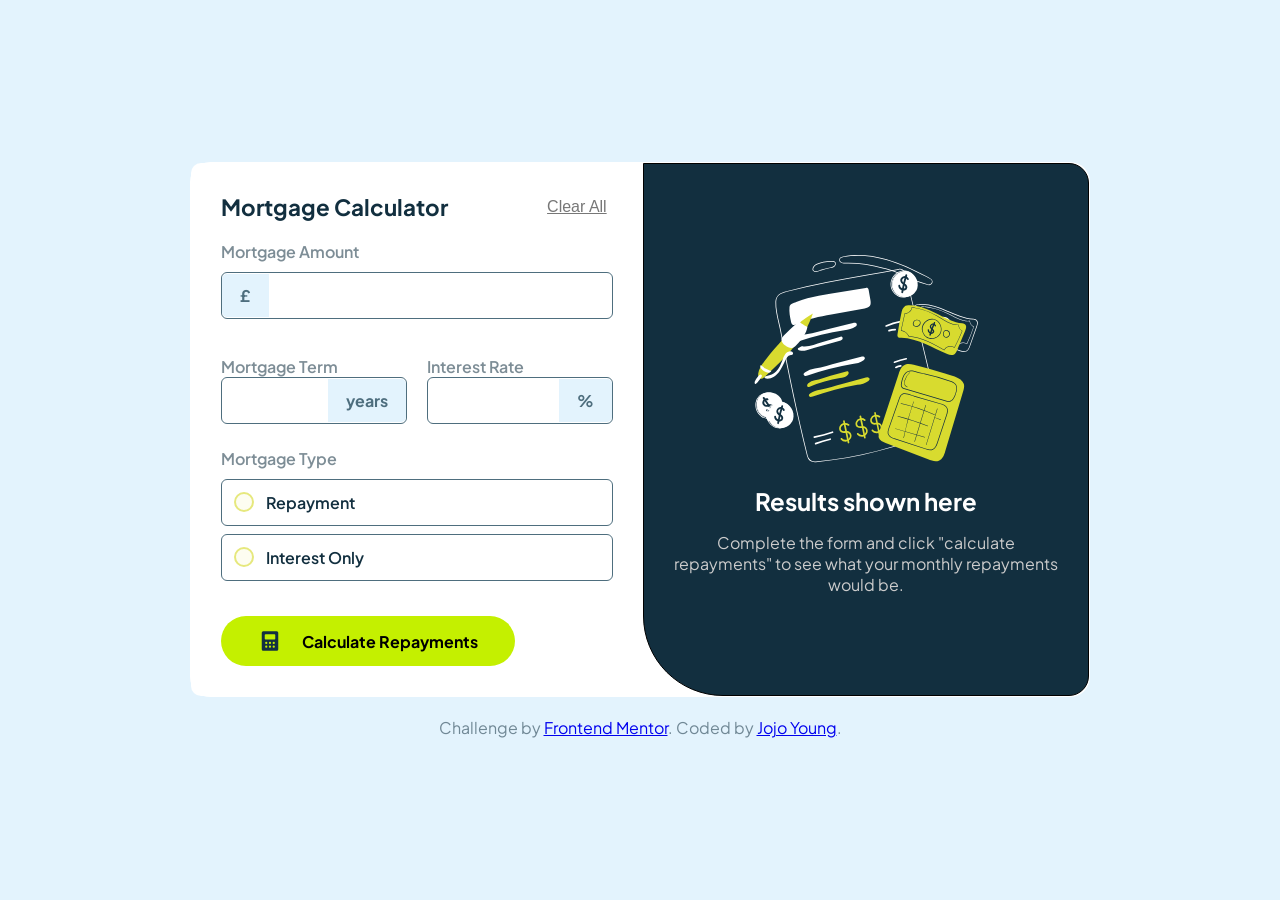
==== commit 3e2499da: "Final works" ====
--- a/index.html
+++ b/index.html
@@ -20,7 +20,7 @@
       <section class="calculator">
         <header class="header">
           <h2>Mortgage Calculator</h2>
-          <button id="reset" type="reset">Clear All</button>
+          <button id="reset" type="button">Clear All</button>
         </header>
 
         <form id="mortgage-form">
@@ -30,7 +30,7 @@
             <span class="symbol">£</span>
             <input id="amount" required />
           </div>
-          <p id="error-message" class="error-message"></p>
+          <p class="error-message"></p>
 
           <!-- Mortgage Term -->
           <div class="term-and-rate">
@@ -40,7 +40,7 @@
                 <input id="years" required />
                 <span class="symbol right">years</span>
               </div>
-              <p id="error-message" class="error-message"></p>
+              <p class="error-message"></p>
             </div>
 
             <!-- Interest Rate -->
@@ -50,7 +50,7 @@
                 <input step="0.01" id="rate" required />
                 <span class="symbol right">%</span>
               </div>
-              <p id="error-message" class="error-message"></p>
+              <p class="error-message"></p>
             </div>
           </div>
 
@@ -69,7 +69,7 @@
               <span class="custom-radio"></span>
               Interest Only
             </label>
-            <p id="error-message" class="error-message"></p>
+            <p class="error-message"></p>
           </div>
 
 
@@ -91,14 +91,14 @@
         <div class="output" id="output">
           <div class="monthly-repayments">
             <p>Your monthly repayments</p>
-            <span id="monthly repayments">£1,791.74</span>
+            <span id="monthly-repayments"></span>
           </div>
           <div class="line">
 
           </div>
           <div class="total-repayments">
             <p>Total you'll repay over the term</p>
-            <span id="total repayments">£1,791.74</span>
+            <span id="total-repayments"></span>
           </div>
         </div>
         </div>
--- a/mortgage.css
+++ b/mortgage.css
@@ -347,10 +347,11 @@
 
     .results {
         border-radius: 0 20px 20px 80px;
-        justify-content: start;
+        justify-content: center;
     }
     .results > p {
         font-size: 14px;
+
     }
     .output {
         padding: 30px;
